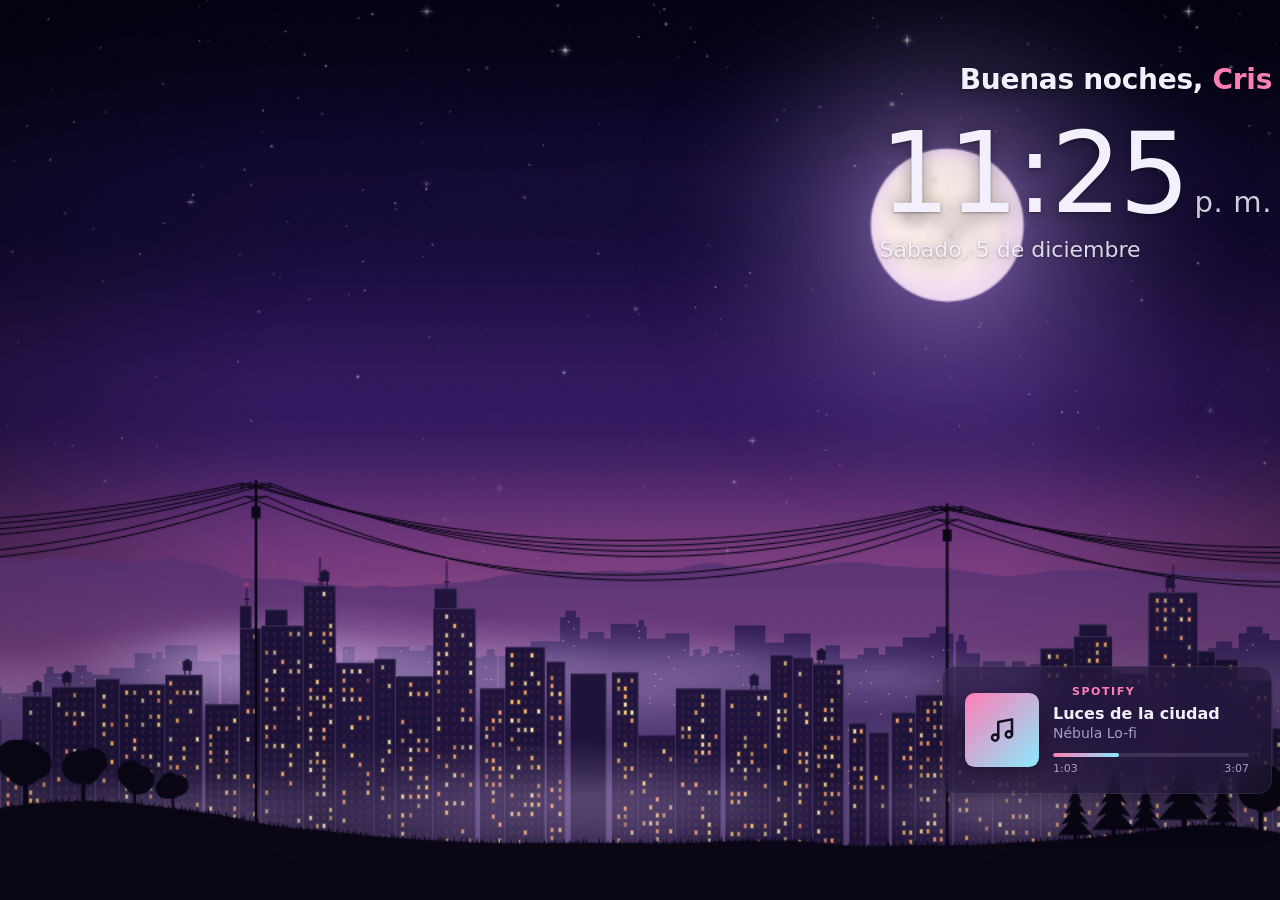
==== web/escritorio.html @ 0b6e0441 "Primer commit: Código fuente de Lienzo" ====
<!doctype html>
<html lang="es">
<head>
<meta charset="utf-8">
<title>Lienzo · Escritorio</title>
<link rel="stylesheet" href="comun/tema.css">
<link rel="stylesheet" href="escritorio.css">
</head>
<body>
<div id="capa-fondo"></div>
<div id="capa-efectos"><div class="oscurecer"></div><div class="vineta"></div><div class="grano"></div></div>
<div id="capa-bloques"></div>

<!-- Modo edición (solo con ?editar=1) -->
<div id="editor" hidden>
  <div class="guia guia-v" hidden></div>
  <div class="guia guia-h" hidden></div>
  <header class="barra-edicion">
    <span class="marca"></span>
    <span class="titulo">Editar el escritorio</span>
    <span class="ayuda">Arrastra los bloques · esquina para cambiar el tamaño · Supr para quitar</span>
    <button class="btn" data-accion="anadir"></button>
    <button class="btn" data-accion="deshacer" title="Deshacer (Ctrl+Z)"></button>
    <button class="btn" data-accion="cancelar">Cancelar</button>
    <button class="btn principal" data-accion="listo"></button>
  </header>
  <aside class="inspector" hidden></aside>
  <div class="catalogo" hidden>
    <div class="catalogo-caja">
      <h2>Añadir un bloque</h2>
      <div class="catalogo-lista"></div>
      <section class="catalogo-apps">
        <h3>Widgets de tus apps</h3>
        <p class="nota">Spotify, WhatsApp y el clima tienen un widget especial; las demás apps, un acceso con su icono. En el escritorio se tocan con un clic.</p>
        <input type="search" class="buscar-app" placeholder="Buscar entre tus apps…">
        <div class="apps-rejilla"></div>
      </section>
      <button class="btn" data-accion="cerrar-catalogo">Cerrar</button>
    </div>
  </div>
</div>

<script src="comun/puente.js"></script>
<script src="comun/tema.js"></script>
<script src="comun/iconos.js"></script>
<script src="comun/escenas.js"></script>
<script src="comun/rices.js"></script>
<script src="escenas/indice.js"></script>
<script src="bloques/motor.js"></script>
<script src="bloques/indice.js"></script>
<script src="escritorio.js"></script>
</body>
</html>
---- web/comun/tema.css ----
/* Variables del tema (Lienzo.tema.aplicar las sobrescribe con la paleta elegida). */
:root {
  --fondo: #141022; --fondo-rgb: 20, 16, 34;
  --superficie: #221a36; --superficie-rgb: 34, 26, 54;
  --texto: #f3effc; --texto-rgb: 243, 239, 252;
  --tenue: #a69cc2; --tenue-rgb: 166, 156, 194;
  --acento: #ff7eb6; --acento-rgb: 255, 126, 182;
  --acento2: #8be9fd; --acento2-rgb: 139, 233, 253;
  --fuente: "Segoe UI Variable Display", "Segoe UI Variable Text", "Segoe UI", system-ui, sans-serif;
  --fuente-mono: "Cascadia Mono", "Cascadia Code", Consolas, monospace;
  --radio: 14px;
  --opacidad: 0.55;
  --sombra-texto: 0 2px 18px rgba(0, 0, 0, 0.35), 0 1px 3px rgba(0, 0, 0, 0.35);
  --sombra-caja: 0 10px 40px rgba(0, 0, 0, 0.28);
  color-scheme: dark;
}
.sin-sombra { --sombra-texto: none; --sombra-caja: none; }

* { box-sizing: border-box; }
html, body { margin: 0; padding: 0; }
body { font-family: var(--fuente); color: var(--texto); -webkit-font-smoothing: antialiased; }
button { font: inherit; color: inherit; }
svg.ic { width: 1em; height: 1em; flex: none; fill: none; stroke: currentColor; stroke-width: 2; stroke-linecap: round; stroke-linejoin: round; }
svg.ic.relleno { fill: currentColor; stroke: none; }

/* Superficies tipo "vidrio" (el desenfoque funciona sobre el fondo porque está en la misma página). */
.vidrio {
  background: rgba(var(--superficie-rgb), var(--opacidad));
  -webkit-backdrop-filter: blur(18px) saturate(1.4);
  backdrop-filter: blur(18px) saturate(1.4);
  border: 1px solid rgba(var(--texto-rgb), 0.08);
  box-shadow: var(--sombra-caja);
}
.solido { background: var(--superficie); border: 1px solid rgba(var(--texto-rgb), 0.06); box-shadow: var(--sombra-caja); }

::-webkit-scrollbar { width: 10px; height: 10px; }
::-webkit-scrollbar-thumb { background: rgba(var(--texto-rgb), 0.16); border-radius: 10px; border: 3px solid transparent; background-clip: padding-box; }
::-webkit-scrollbar-thumb:hover { background-color: rgba(var(--texto-rgb), 0.28); }
::-webkit-scrollbar-track { background: transparent; }
---- web/escritorio.css ----
html, body { height: 100%; overflow: hidden; background: #000; user-select: none; }
body { cursor: default; }

/* ---------- Fondo ---------- */
#capa-fondo { position: fixed; inset: 0; overflow: hidden; will-change: transform; }
#capa-fondo > .fondo { position: absolute; inset: 0; width: 100%; height: 100%; border: 0; opacity: 0; transition: opacity .7s ease; display: block; }
#capa-fondo > .fondo.visible { opacity: 1; }
#capa-fondo > video.fondo, #capa-fondo > img.fondo { object-fit: cover; }
#capa-fondo > .fondo.ajuste-contener { object-fit: contain; }
#capa-fondo > .fondo.ajuste-estirar { object-fit: fill; }
#capa-fondo > .fondo.ajuste-centrar { object-fit: none; }

/* Transiciones al cambiar de fondo (fondo.transicion). El fondo anterior sigue debajo mientras tanto. */
#capa-fondo > .fondo[class*="entrar-"] { transition: none; opacity: 1; }
#capa-fondo > .fondo.entrar-circulo { animation: lz-circulo 1.2s cubic-bezier(.65, 0, .35, 1) both; }
#capa-fondo > .fondo.entrar-barrido { animation: lz-barrido 1.1s cubic-bezier(.77, 0, .18, 1) both; }
#capa-fondo > .fondo.entrar-zoom { animation: lz-zoom 1.2s cubic-bezier(.22, 1, .36, 1) both; }
#capa-fondo > .fondo.entrar-persianas { -webkit-mask-image: repeating-linear-gradient(90deg, #000 0 var(--lz-p), transparent var(--lz-p) 6%);
  mask-image: repeating-linear-gradient(90deg, #000 0 var(--lz-p), transparent var(--lz-p) 6%); animation: lz-persianas 1.2s ease-in-out both; }
@keyframes lz-circulo { from { clip-path: circle(0% at var(--tx, 50%) var(--ty, 50%)); } to { clip-path: circle(150% at var(--tx, 50%) var(--ty, 50%)); } }
@keyframes lz-barrido { from { clip-path: inset(0 100% 0 0); } to { clip-path: inset(0 0 0 0); } }
@keyframes lz-zoom { from { opacity: 0; transform: scale(1.14); filter: blur(16px); } to { opacity: 1; transform: none; filter: none; } }
@property --lz-p { syntax: "<percentage>"; inherits: false; initial-value: 0%; }
@keyframes lz-persianas { from { --lz-p: 0%; } to { --lz-p: 6.01%; } }

#capa-efectos { position: fixed; inset: 0; pointer-events: none; }
#capa-efectos > div { position: absolute; inset: 0; }
#capa-efectos .oscurecer { background: #000; opacity: 0; }
#capa-efectos .vineta { background: radial-gradient(ellipse at center, transparent 45%, rgba(0, 0, 0, .85) 100%); opacity: 0; }
#capa-efectos .grano { opacity: 0; mix-blend-mode: overlay; background-size: 220px 220px; }

/* ---------- Bloques ---------- */
#capa-bloques { position: fixed; inset: 0; pointer-events: none; }
.bloque { position: absolute; transform-origin: left top; }
.bloque-contenido { color: var(--texto); text-shadow: var(--sombra-texto); }
.bloque.fondo-vidrio > .bloque-contenido, .bloque.fondo-solido > .bloque-contenido {
  padding: 18px 22px; border-radius: var(--radio); border: 1px solid rgba(var(--texto-rgb), .08); box-shadow: var(--sombra-caja); text-shadow: none;
}
.bloque.fondo-vidrio > .bloque-contenido {
  background: rgba(var(--superficie-rgb), var(--opacidad));
  -webkit-backdrop-filter: blur(20px) saturate(1.5); backdrop-filter: blur(20px) saturate(1.5);
}
.bloque.fondo-solido > .bloque-contenido { background: rgba(var(--fondo-rgb), .92); }
.bloque.alinear-centro > .bloque-contenido { text-align: center; }
.bloque.alinear-derecha > .bloque-contenido { text-align: right; }
.bloque.alinear-centro .e-tarjeta, .bloque.alinear-centro .e-texto, .bloque.alinear-centro .e-anillos { justify-content: center; }
.bloque.alinear-derecha .e-tarjeta, .bloque.alinear-derecha .e-texto, .bloque.alinear-derecha .e-anillos { justify-content: flex-end; }
.bloque.fuente-serif > .bloque-contenido { font-family: Georgia, "Times New Roman", serif; }
.bloque.fuente-mono > .bloque-contenido { font-family: var(--fuente-mono); }
.bloque.fuente-condensada > .bloque-contenido { font-family: Bahnschrift, "Segoe UI", sans-serif; }
.bloque.fuente-manuscrita > .bloque-contenido { font-family: "Ink Free", "Segoe Script", "Segoe Print", cursive; }
.bloque.color-acento > .bloque-contenido { color: var(--acento); }
.bloque.color-acento2 > .bloque-contenido { color: var(--acento2); }
.bloque.oculto-sin-musica { display: none; }
.bloque .error { font-size: 13px; color: var(--tenue); }

/* ---------- Modo edición ---------- */
body.editando #capa-bloques { pointer-events: auto; }
body.editando .bloque { cursor: grab; }
body.editando .bloque::after { content: ""; position: absolute; inset: -8px; border: 1.5px dashed rgba(var(--texto-rgb), .25); border-radius: calc(var(--radio) + 6px); pointer-events: none; transition: border-color .15s; }
body.editando .bloque:hover::after { border-color: rgba(var(--acento-rgb), .7); }
body.editando .bloque.seleccionado::after { border: 2px solid var(--acento); box-shadow: 0 0 0 4px rgba(var(--acento-rgb), .2); }
body.editando .bloque.arrastrando { cursor: grabbing; opacity: .92; }
.tirador { position: absolute; width: 20px; height: 20px; border-radius: 50%; background: var(--acento); border: 3px solid var(--fondo); box-shadow: 0 2px 8px rgba(0,0,0,.4); z-index: 2; display: none; }
.bloque.seleccionado .tirador { display: block; }
.tirador.tamano { right: -18px; bottom: -18px; cursor: nwse-resize; }
.tirador.quitar { right: -18px; top: -18px; background: #ff5c7a; cursor: pointer; color: #fff; }
.tirador.quitar svg { width: 12px; height: 12px; margin: 1px; stroke-width: 3.2; }

#editor { position: fixed; inset: 0; pointer-events: none; font-family: "Segoe UI Variable Text", "Segoe UI", sans-serif; z-index: 10; }
#editor > * { pointer-events: auto; }
.guia { position: fixed; background: var(--acento); pointer-events: none !important; z-index: 5; box-shadow: 0 0 8px rgba(var(--acento-rgb), .8); }
.guia-v { top: 0; bottom: 0; width: 1px; left: 50%; }
.guia-h { left: 0; right: 0; height: 1px; top: 50%; }
.barra-edicion {
  position: fixed; top: 16px; left: 50%; transform: translateX(-50%); display: flex; align-items: center; gap: 8px;
  padding: 8px 8px 8px 14px; border-radius: 16px; background: rgba(var(--fondo-rgb), .82); color: var(--texto);
  -webkit-backdrop-filter: blur(20px); backdrop-filter: blur(20px); border: 1px solid rgba(var(--texto-rgb), .1);
  box-shadow: 0 12px 40px rgba(0,0,0,.45); white-space: nowrap; font-size: 14px;
}
.barra-edicion .marca svg { width: 22px; height: 22px; color: var(--acento); display: block; }
.barra-edicion .titulo { font-weight: 700; }
.barra-edicion .ayuda { color: var(--tenue); font-size: 12.5px; margin: 0 10px 0 4px; }
.btn {
  display: inline-flex; align-items: center; gap: 7px; border: 0; padding: 8px 14px; border-radius: 10px; cursor: pointer;
  background: rgba(var(--texto-rgb), .08); color: var(--texto); font-size: 13.5px; font-weight: 600; transition: background .15s, transform .1s;
}
.btn:hover { background: rgba(var(--texto-rgb), .15); }
.btn:active { transform: scale(.97); }
.btn.principal { background: var(--acento); color: var(--fondo); }
.btn.principal:hover { filter: brightness(1.08); background: var(--acento); }
.btn svg { width: 16px; height: 16px; }
.btn[disabled] { opacity: .4; pointer-events: none; }

.inspector {
  position: fixed; top: 84px; right: 16px; bottom: 16px; width: 300px; overflow-y: auto; padding: 18px; border-radius: 18px;
  background: rgba(var(--fondo-rgb), .9); color: var(--texto); -webkit-backdrop-filter: blur(20px); backdrop-filter: blur(20px);
  border: 1px solid rgba(var(--texto-rgb), .1); box-shadow: 0 12px 40px rgba(0,0,0,.45); font-size: 13.5px;
}
.inspector h3 { margin: 0 0 4px; font-size: 17px; display: flex; align-items: center; gap: 8px; }
.inspector h3 svg { color: var(--acento); width: 20px; height: 20px; }
.inspector .desc { color: var(--tenue); margin: 0 0 14px; font-size: 12.5px; line-height: 1.4; }
.inspector .sep { height: 1px; background: rgba(var(--texto-rgb), .08); margin: 14px 0; }
.campo { margin-bottom: 12px; }
.campo > label { display: block; font-weight: 600; margin-bottom: 6px; font-size: 12.5px; color: rgba(var(--texto-rgb), .85); }
.campo select, .campo input[type=text], .campo textarea {
  width: 100%; background: rgba(var(--texto-rgb), .07); border: 1px solid rgba(var(--texto-rgb), .1); color: var(--texto);
  border-radius: 9px; padding: 7px 9px; font: inherit; outline: none;
}
.campo textarea { resize: vertical; min-height: 64px; }
.campo select option { background: var(--fondo); }
.campo input[type=range] { width: 100%; accent-color: var(--acento); }
.campo .fila-rango { display: flex; align-items: center; gap: 10px; }
.campo .fila-rango output { min-width: 38px; text-align: right; color: var(--tenue); font-variant-numeric: tabular-nums; }
.segmentos { display: flex; background: rgba(var(--texto-rgb), .07); border-radius: 10px; padding: 3px; gap: 2px; flex-wrap: wrap; }
.segmentos button { flex: 1; border: 0; background: none; color: var(--tenue); padding: 6px 4px; border-radius: 8px; cursor: pointer; font-size: 12.5px; font-weight: 600; min-width: 56px; }
.segmentos button.activo { background: var(--acento); color: var(--fondo); }
.interruptor, .campo > label.interruptor { display: flex; align-items: center; justify-content: space-between; gap: 10px; cursor: pointer; font-weight: 600; font-size: 12.5px; margin-bottom: 0; }
.interruptor input { appearance: none; width: 38px; height: 22px; border-radius: 22px; background: rgba(var(--texto-rgb), .18); position: relative; cursor: pointer; transition: background .15s; flex: none; margin: 0; }
.interruptor input::after { content: ""; position: absolute; top: 3px; left: 3px; width: 16px; height: 16px; border-radius: 50%; background: #fff; transition: transform .15s; }
.interruptor input:checked { background: var(--acento); }
.interruptor input:checked::after { transform: translateX(16px); }

.catalogo { position: fixed; inset: 0; background: rgba(0, 0, 0, .45); display: flex; align-items: center; justify-content: center; }
.catalogo[hidden] { display: none; }
.catalogo-caja { width: min(760px, 92vw); max-height: 82vh; overflow: auto; padding: 22px; border-radius: 20px; background: rgba(var(--fondo-rgb), .94); border: 1px solid rgba(var(--texto-rgb), .1); color: var(--texto); box-shadow: 0 20px 60px rgba(0,0,0,.5); }
.catalogo-caja h2 { margin: 0 0 16px; font-size: 20px; }
.catalogo-lista { display: grid; grid-template-columns: repeat(auto-fill, minmax(210px, 1fr)); gap: 12px; margin-bottom: 16px; }
.tarjeta-bloque { text-align: left; border: 1px solid rgba(var(--texto-rgb), .08); background: rgba(var(--texto-rgb), .05); border-radius: 14px; padding: 14px; cursor: pointer; color: var(--texto); transition: background .15s, border-color .15s; }
.tarjeta-bloque:hover { background: rgba(var(--acento-rgb), .14); border-color: rgba(var(--acento-rgb), .5); }
.tarjeta-bloque svg { width: 26px; height: 26px; color: var(--acento); }
.tarjeta-bloque b { display: block; margin: 8px 0 4px; font-size: 15px; }
.tarjeta-bloque span { color: var(--tenue); font-size: 12.5px; line-height: 1.35; }

/* Widgets de tus apps (catálogo y selector de apps) */
.catalogo-apps { border-top: 1px solid rgba(var(--texto-rgb), .08); padding-top: 14px; margin-bottom: 16px; }
.catalogo-apps h3 { margin: 0 0 4px; font-size: 16px; }
.catalogo-apps .nota { margin: 0 0 12px; color: var(--tenue); font-size: 12.5px; }
.catalogo.solo-apps .catalogo-lista, .catalogo.solo-apps .catalogo-apps h3, .catalogo.solo-apps .catalogo-apps .nota { display: none; }
.catalogo.solo-apps .catalogo-apps { border: 0; padding-top: 0; }
.buscar-app { width: 100%; background: rgba(var(--texto-rgb), .07); border: 1px solid rgba(var(--texto-rgb), .1); color: var(--texto); border-radius: 10px; padding: 9px 12px; font: inherit; font-size: 14px; outline: none; margin-bottom: 12px; }
.buscar-app:focus { border-color: rgba(var(--acento-rgb), .6); }
.apps-rejilla { display: grid; grid-template-columns: repeat(auto-fill, minmax(104px, 1fr)); gap: 6px; max-height: 330px; overflow-y: auto; }
.apps-rejilla .vacio { grid-column: 1 / -1; color: var(--tenue); padding: 18px; text-align: center; }
.app-opcion { position: relative; display: flex; flex-direction: column; align-items: center; gap: 6px; padding: 10px 6px; border: 0; border-radius: 12px; background: none; color: var(--texto); cursor: pointer; font: inherit; }
.app-opcion:hover { background: rgba(var(--acento-rgb), .14); }
.app-ic { width: 38px; height: 38px; border-radius: 10px; display: flex; align-items: center; justify-content: center; font-weight: 700; font-size: 17px; color: #fff; background: hsl(var(--tono), 55%, 45%); background-size: contain; background-repeat: no-repeat; background-position: center; }
.app-ic.con-imagen { background-color: transparent; }
.app-nombre { font-size: 12px; line-height: 1.25; text-align: center; overflow: hidden; display: -webkit-box; -webkit-line-clamp: 2; -webkit-box-orient: vertical; word-break: break-word; }
.app-especial { position: absolute; top: 6px; right: 6px; font-style: normal; font-size: 9.5px; font-weight: 700; text-transform: uppercase; letter-spacing: .06em; padding: 2px 5px; border-radius: 6px; background: var(--acento); color: var(--fondo); }
.btn.ancho { width: 100%; justify-content: center; }
.btn small { color: var(--tenue); font-weight: 500; }
.campo input[type=text]::placeholder, .campo textarea::placeholder { color: rgba(var(--texto-rgb), .35); }
.ayuda-campo { margin: 5px 0 0; color: var(--tenue); font-size: 11.5px; line-height: 1.35; }
.fichas-apps { display: flex; flex-wrap: wrap; gap: 6px; }
.ficha-app { display: inline-flex; align-items: center; gap: 4px; padding: 4px 4px 4px 10px; border-radius: 999px; background: rgba(var(--texto-rgb), .08); font-size: 12.5px; }
.ficha-app button { border: 0; background: none; color: var(--tenue); cursor: pointer; padding: 2px; display: flex; border-radius: 50%; }
.ficha-app button:hover { color: var(--texto); background: rgba(var(--texto-rgb), .1); }
.ficha-app svg { width: 12px; height: 12px; }

/* Partes tocables de los widgets: se resaltan con el ratón encima y se hunden al tocarlas. */
.lz-tocable { transition: transform .18s cubic-bezier(.3, 1.4, .5, 1), filter .18s, background-color .18s; }
.lz-tocable.lz-encima { transform: scale(1.05); filter: brightness(1.12); }
.lz-tocable.lz-pulsado { animation: lz-pulso .32s ease; }
@keyframes lz-pulso { 0% { transform: scale(1); } 35% { transform: scale(.9); } 100% { transform: scale(1); } }
.lz-tocable.lz-suave.lz-encima { transform: scale(1.015); }
.lz-tocable.lz-suave.lz-pulsado { animation-name: lz-pulso-suave; }
@keyframes lz-pulso-suave { 0% { transform: scale(1); } 35% { transform: scale(.97); } 100% { transform: scale(1); } }
body.editando .lz-tocable { transition: none; }

/* Fondo en pausa: se detienen también las animaciones CSS de los bloques. */
body.pausado * { animation-play-state: paused !important; }
/* …salvo una transición de fondo a medias: congelada dejaría el fondo nuevo a medio mostrar. */
body.pausado #capa-fondo > .fondo[class*="entrar-"] { animation-play-state: running !important; }
/* Modo ahorro (batería): el vidrio deja de desenfocar en cada cuadro, que es lo que más gasta de los bloques. */
body.reducido .bloque.fondo-vidrio > .bloque-contenido { -webkit-backdrop-filter: none; backdrop-filter: none; background: rgba(var(--superficie-rgb), .82); }
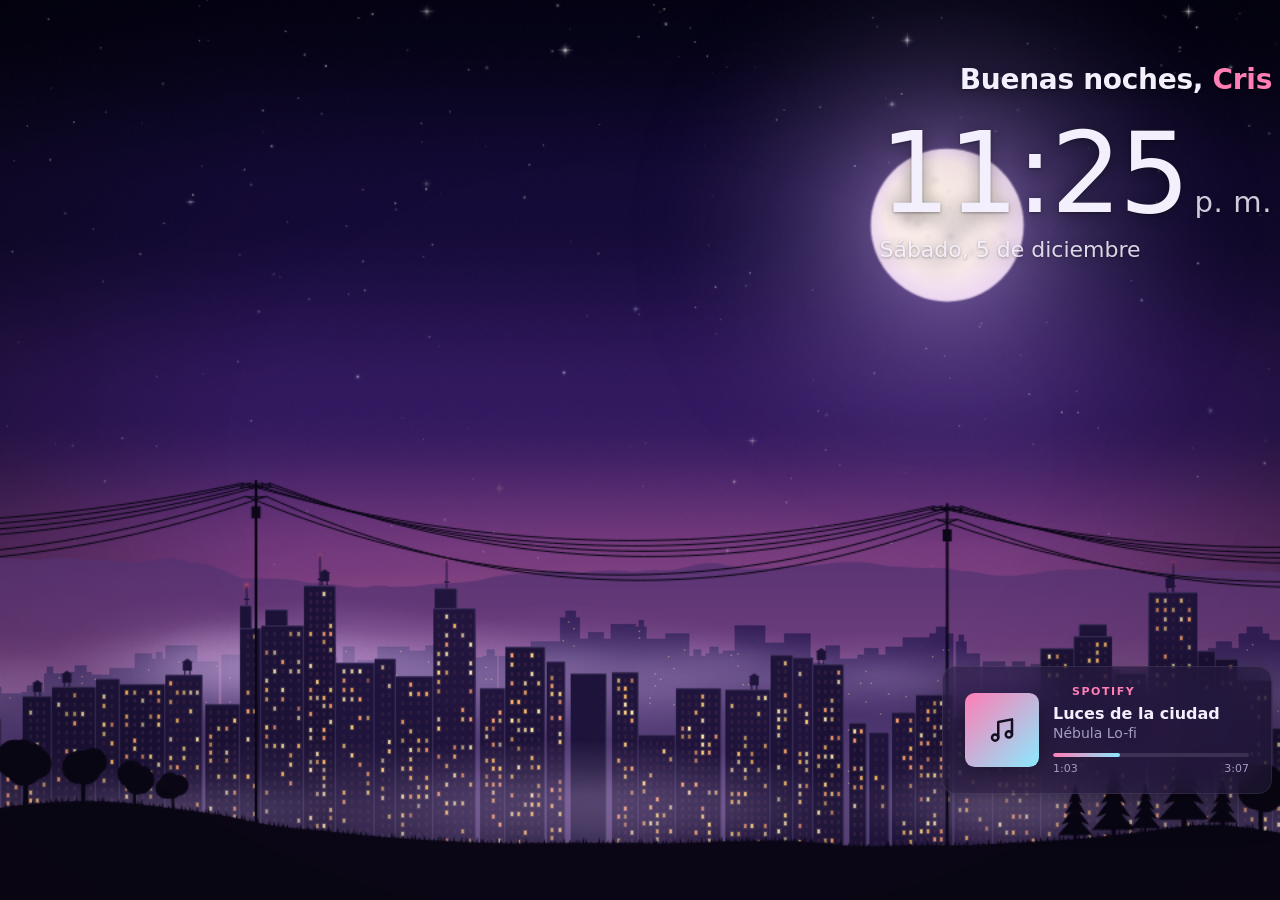
==== commit 947a74d0: "Agregar README.md, app móvil y actualizaciones" ====
--- a/web/escritorio.html
+++ b/web/escritorio.html
@@ -45,6 +45,7 @@
 <script src="comun/iconos.js"></script>
 <script src="comun/escenas.js"></script>
 <script src="comun/rices.js"></script>
+<script src="comun/movil.js"></script>
 <script src="escenas/indice.js"></script>
 <script src="bloques/motor.js"></script>
 <script src="bloques/indice.js"></script>
